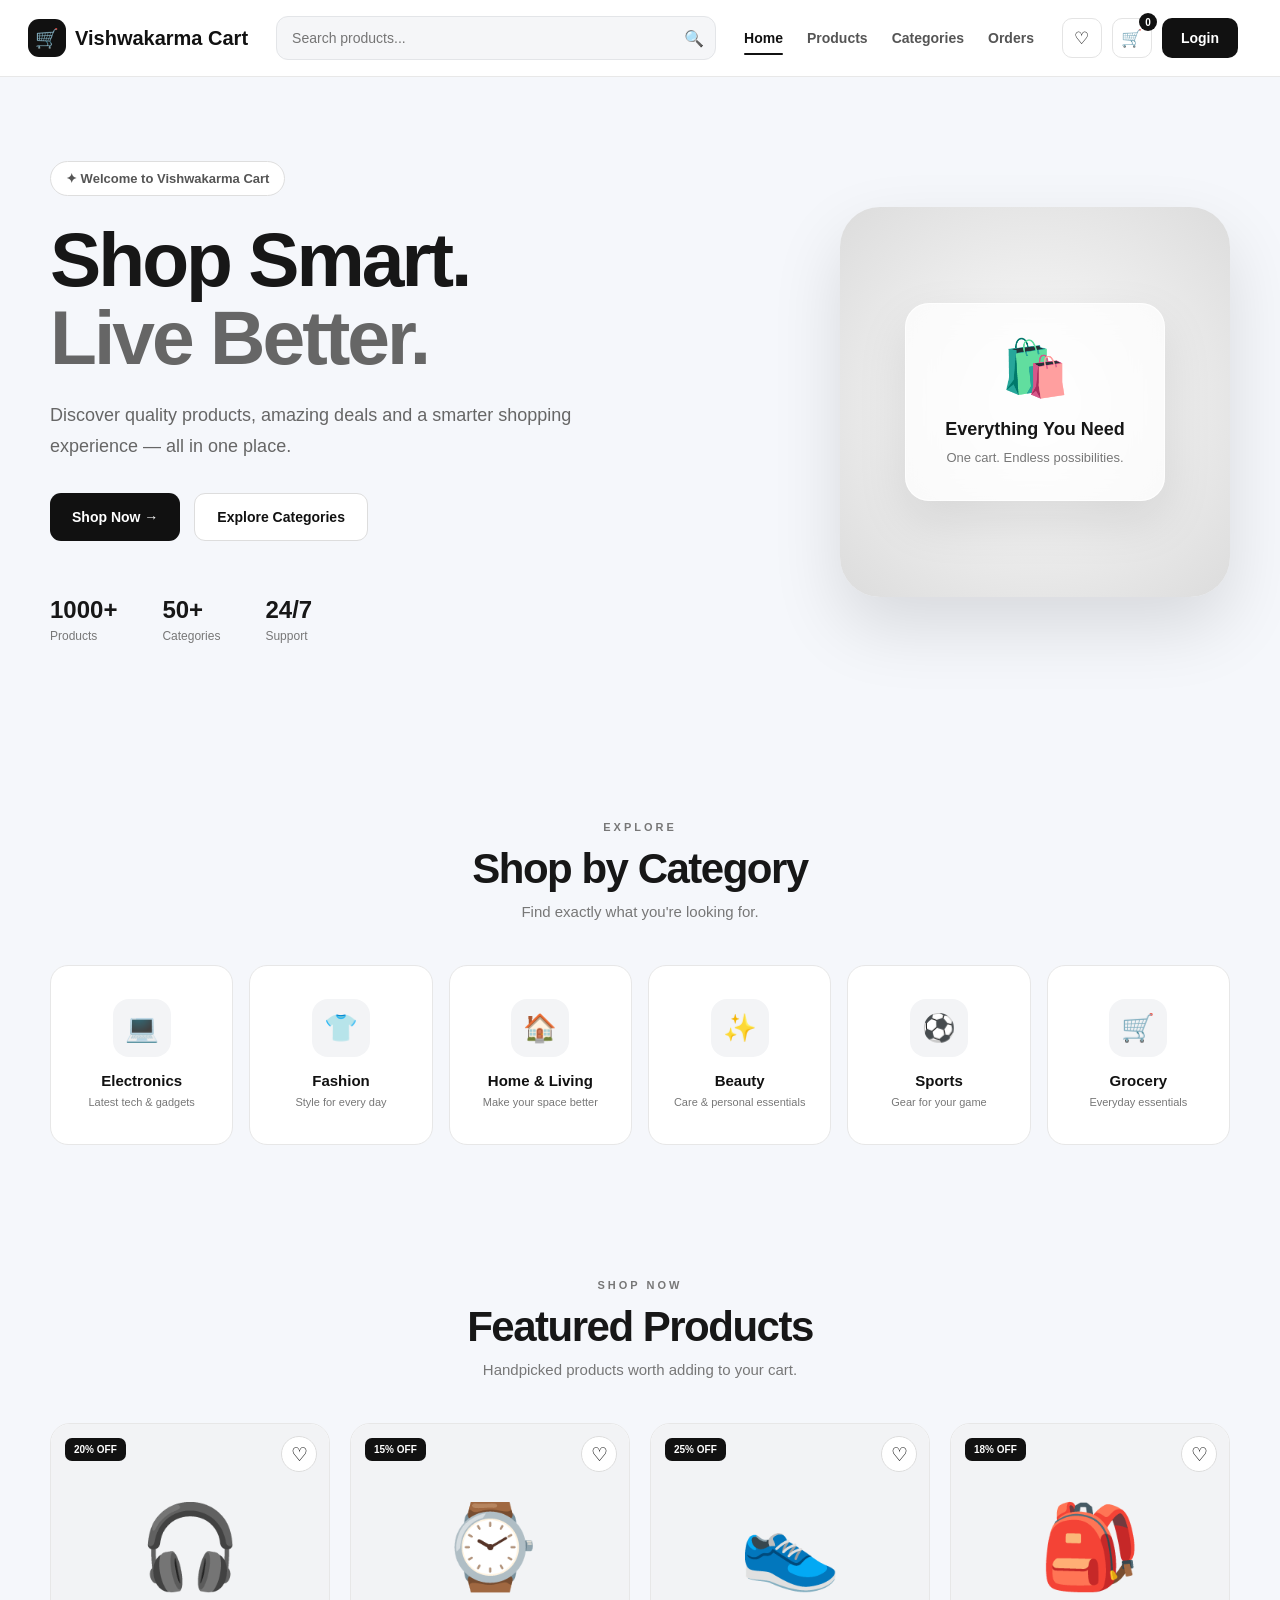
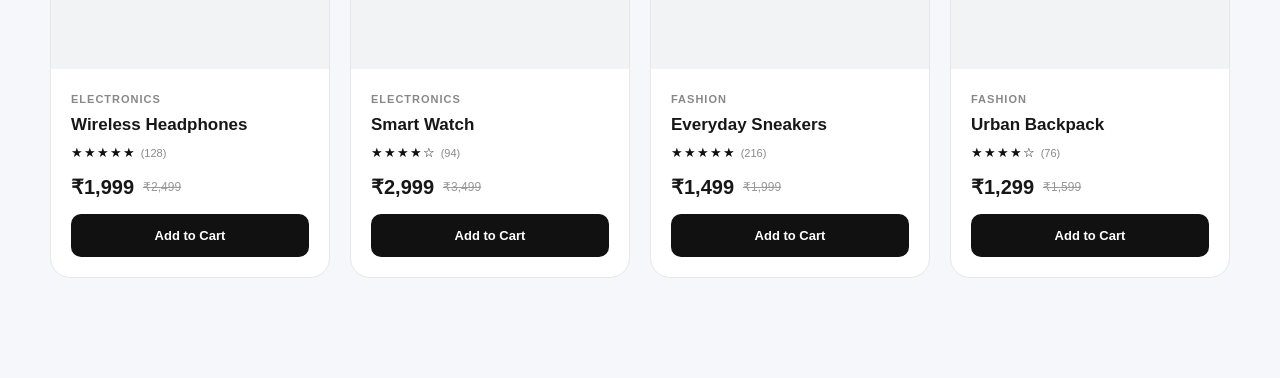
==== index.html @ c9216937 "feat: add featured products section" ====
<!DOCTYPE html>
<html lang="en">
<head>
    <meta charset="UTF-8">
    <meta name="viewport" content="width=device-width, initial-scale=1.0">

    <title>Vishwakarma Cart | Shop Smart</title>

    <link rel="stylesheet" href="style.css">
</head>

<body>

    <!-- ================= NAVBAR ================= -->
    <header class="navbar">

        <div class="nav-container">

            <!-- Logo -->
            <a href="#" class="logo">
                <span class="logo-icon">🛒</span>
                <span>Vishwakarma <strong>Cart</strong></span>
            </a>

            <!-- Search -->
            <div class="search-box">
                <input
                    type="text"
                    placeholder="Search products..."
                    aria-label="Search products"
                >
                <button type="button" aria-label="Search">🔍</button>
            </div>

            <!-- Navigation -->
            <nav class="nav-links">

                <a href="#" class="active">Home</a>

                <a href="#products">Products</a>

                <a href="#categories">Categories</a>

                <a href="#orders">Orders</a>

            </nav>

            <!-- Actions -->
            <div class="nav-actions">

                <button class="nav-action" type="button" aria-label="Wishlist">
                    ♡
                </button>

                <button class="nav-action cart-btn" type="button" aria-label="Shopping cart">
                    🛒
                    <span class="cart-count">0</span>
                </button>

                <button class="login-btn" type="button">
                    Login
                </button>

            </div>

        </div>

    </header>


    <!-- ================= HERO SECTION ================= -->

<main>

    <section class="hero">

        <div class="hero-content">

            <span class="hero-badge">
                ✦ Welcome to Vishwakarma Cart
            </span>

            <h1>
                Shop Smart.
                <span>Live Better.</span>
            </h1>

            <p>
                Discover quality products, amazing deals and a smarter
                shopping experience — all in one place.
            </p>

            <div class="hero-buttons">

                <a href="#products" class="primary-btn">
                    Shop Now →
                </a>

                <a href="#categories" class="secondary-btn">
                    Explore Categories
                </a>

            </div>

            <div class="hero-stats">

                <div>
                    <strong>1000+</strong>
                    <span>Products</span>
                </div>

                <div>
                    <strong>50+</strong>
                    <span>Categories</span>
                </div>

                <div>
                    <strong>24/7</strong>
                    <span>Support</span>
                </div>

            </div>

        </div>

        <div class="hero-visual">

            <div class="hero-card">

                <span class="hero-card-icon">🛍️</span>

                <h3>Everything You Need</h3>

                <p>
                    One cart. Endless possibilities.
                </p>

            </div>

        </div>

    </section>

    <!-- ================= CATEGORIES ================= -->

<section class="categories" id="categories">

    <div class="section-heading">
        <span>EXPLORE</span>
        <h2>Shop by Category</h2>
        <p>Find exactly what you're looking for.</p>
    </div>

    <div class="category-grid">

        <a href="#" class="category-card">
            <div class="category-icon">💻</div>
            <h3>Electronics</h3>
            <p>Latest tech & gadgets</p>
        </a>

        <a href="#" class="category-card">
            <div class="category-icon">👕</div>
            <h3>Fashion</h3>
            <p>Style for every day</p>
        </a>

        <a href="#" class="category-card">
            <div class="category-icon">🏠</div>
            <h3>Home & Living</h3>
            <p>Make your space better</p>
        </a>

        <a href="#" class="category-card">
            <div class="category-icon">✨</div>
            <h3>Beauty</h3>
            <p>Care & personal essentials</p>
        </a>

        <a href="#" class="category-card">
            <div class="category-icon">⚽</div>
            <h3>Sports</h3>
            <p>Gear for your game</p>
        </a>

        <a href="#" class="category-card">
            <div class="category-icon">🛒</div>
            <h3>Grocery</h3>
            <p>Everyday essentials</p>
        </a>

    </div>

</section>

<!-- ================= FEATURED PRODUCTS ================= -->

<section class="products" id="products">

    <div class="section-heading products-heading">
        <span>SHOP NOW</span>
        <h2>Featured Products</h2>
        <p>Handpicked products worth adding to your cart.</p>
    </div>

    <div class="product-grid">

        <!-- Product 1 -->
        <article class="product-card">

            <div class="product-image">
                <span class="discount-badge">20% OFF</span>
                <button class="wishlist-btn" type="button">♡</button>

                <div class="product-placeholder">🎧</div>
            </div>

            <div class="product-info">

                <span class="product-category">Electronics</span>

                <h3>Wireless Headphones</h3>

                <div class="rating">
                    ★★★★★
                    <span>(128)</span>
                </div>

                <div class="price-row">
                    <strong>₹1,999</strong>
                    <del>₹2,499</del>
                </div>

                <button class="add-cart-btn" type="button">
                    Add to Cart
                </button>

            </div>

        </article>


        <!-- Product 2 -->
        <article class="product-card">

            <div class="product-image">
                <span class="discount-badge">15% OFF</span>
                <button class="wishlist-btn" type="button">♡</button>

                <div class="product-placeholder">⌚</div>
            </div>

            <div class="product-info">

                <span class="product-category">Electronics</span>

                <h3>Smart Watch</h3>

                <div class="rating">
                    ★★★★☆
                    <span>(94)</span>
                </div>

                <div class="price-row">
                    <strong>₹2,999</strong>
                    <del>₹3,499</del>
                </div>

                <button class="add-cart-btn" type="button">
                    Add to Cart
                </button>

            </div>

        </article>


        <!-- Product 3 -->
        <article class="product-card">

            <div class="product-image">
                <span class="discount-badge">25% OFF</span>
                <button class="wishlist-btn" type="button">♡</button>

                <div class="product-placeholder">👟</div>
            </div>

            <div class="product-info">

                <span class="product-category">Fashion</span>

                <h3>Everyday Sneakers</h3>

                <div class="rating">
                    ★★★★★
                    <span>(216)</span>
                </div>

                <div class="price-row">
                    <strong>₹1,499</strong>
                    <del>₹1,999</del>
                </div>

                <button class="add-cart-btn" type="button">
                    Add to Cart
                </button>

            </div>

        </article>


        <!-- Product 4 -->
        <article class="product-card">

            <div class="product-image">
                <span class="discount-badge">18% OFF</span>
                <button class="wishlist-btn" type="button">♡</button>

                <div class="product-placeholder">🎒</div>
            </div>

            <div class="product-info">

                <span class="product-category">Fashion</span>

                <h3>Urban Backpack</h3>

                <div class="rating">
                    ★★★★☆
                    <span>(76)</span>
                </div>

                <div class="price-row">
                    <strong>₹1,299</strong>
                    <del>₹1,599</del>
                </div>

                <button class="add-cart-btn" type="button">
                    Add to Cart
                </button>

            </div>

        </article>

    </div>

</section>

</main>
---- style.css ----
/* =========================
   RESET
========================= */

* {
    margin: 0;
    padding: 0;
    box-sizing: border-box;
}

html {
    scroll-behavior: smooth;
}

body {
    font-family: Arial, Helvetica, sans-serif;
    background: #f5f7fb;
    color: #171717;
}


/* =========================
   NAVBAR
========================= */

.navbar {
    width: 100%;
    background: #ffffff;
    border-bottom: 1px solid #e8e8e8;
    position: sticky;
    top: 0;
    z-index: 1000;
}

.nav-container {
    max-width: 1400px;
    min-height: 76px;
    margin: auto;
    padding: 0 28px;

    display: flex;
    align-items: center;
    gap: 28px;
}


/* =========================
   LOGO
========================= */

.logo {
    display: flex;
    align-items: center;
    gap: 9px;

    text-decoration: none;
    color: #111111;

    font-size: 20px;
    font-weight: 700;

    white-space: nowrap;
}

.logo strong {
    font-weight: 800;
}

.logo-icon {
    width: 38px;
    height: 38px;

    display: flex;
    align-items: center;
    justify-content: center;

    border-radius: 11px;
    background: #111111;
    color: white;

    font-size: 19px;
}


/* =========================
   SEARCH
========================= */

.search-box {
    flex: 1;
    max-width: 440px;

    height: 44px;

    display: flex;
    align-items: center;

    background: #f5f6f8;
    border: 1px solid #e3e5e8;
    border-radius: 12px;

    overflow: hidden;

    transition: 0.25s ease;
}

.search-box:focus-within {
    border-color: #111111;
    background: #ffffff;
    box-shadow: 0 0 0 3px rgba(0, 0, 0, 0.05);
}

.search-box input {
    width: 100%;
    height: 100%;

    border: none;
    outline: none;

    background: transparent;

    padding: 0 15px;

    font-size: 14px;
}

.search-box button {
    width: 48px;
    height: 100%;

    border: none;
    background: transparent;

    cursor: pointer;

    font-size: 16px;
}


/* =========================
   NAV LINKS
========================= */

.nav-links {
    display: flex;
    align-items: center;
    gap: 24px;
}

.nav-links a {
    position: relative;

    text-decoration: none;
    color: #555555;

    font-size: 14px;
    font-weight: 600;

    transition: 0.2s ease;
}

.nav-links a:hover,
.nav-links a.active {
    color: #111111;
}

.nav-links a.active::after {
    content: "";

    position: absolute;
    left: 0;
    right: 0;
    bottom: -9px;

    height: 2px;

    background: #111111;
    border-radius: 10px;
}


/* =========================
   ACTIONS
========================= */

.nav-actions {
    display: flex;
    align-items: center;
    gap: 10px;
}

.nav-action {
    width: 40px;
    height: 40px;

    position: relative;

    border: 1px solid #e4e4e4;
    border-radius: 10px;

    background: #ffffff;

    cursor: pointer;

    font-size: 17px;

    transition: 0.2s ease;
}

.nav-action:hover {
    background: #f5f5f5;
    transform: translateY(-1px);
}

.cart-count {
    position: absolute;

    top: -6px;
    right: -6px;

    min-width: 18px;
    height: 18px;

    padding: 0 4px;

    display: flex;
    align-items: center;
    justify-content: center;

    border-radius: 50%;

    background: #111111;
    color: white;

    font-size: 10px;
    font-weight: 700;
}

.login-btn {
    height: 40px;

    padding: 0 19px;

    border: none;
    border-radius: 10px;

    background: #111111;
    color: white;

    font-size: 14px;
    font-weight: 700;

    cursor: pointer;

    transition: 0.2s ease;
}

.login-btn:hover {
    transform: translateY(-1px);
    opacity: 0.88;
}


/* =========================
   TEMPORARY CONTENT
========================= */

.test-content {
    min-height: 80vh;

    display: flex;
    flex-direction: column;
    align-items: center;
    justify-content: center;

    text-align: center;
}

.test-content h1 {
    font-size: 48px;
    margin-bottom: 12px;
}

.test-content p {
    color: #666666;
    font-size: 18px;
}


/* =========================
   RESPONSIVE
========================= */

@media (max-width: 1050px) {

    .nav-links {
        display: none;
    }

    .nav-container {
        gap: 18px;
    }
}


@media (max-width: 700px) {

    .nav-container {
        min-height: 68px;
        padding: 0 16px;
        gap: 12px;
    }

    .logo span:last-child {
        display: none;
    }

    .logo-icon {
        width: 36px;
        height: 36px;
    }

    .search-box {
        max-width: none;
    }

    .wishlist {
        display: none;
    }

    .login-btn {
        padding: 0 13px;
    }
}


@media (max-width: 480px) {

    .nav-actions {
        gap: 5px;
    }

    .nav-action {
        width: 36px;
        height: 36px;
    }

    .login-btn {
        height: 36px;
        font-size: 12px;
    }
}

/* =========================
   HERO SECTION
========================= */

.hero {
    max-width: 1400px;
    min-height: 650px;

    margin: auto;
    padding: 80px 50px;

    display: flex;
    align-items: center;
    justify-content: space-between;
    gap: 60px;
}

.hero-content {
    max-width: 700px;
}

.hero-badge {
    display: inline-block;

    padding: 9px 15px;

    border: 1px solid #dedede;
    border-radius: 30px;

    background: #ffffff;

    color: #555555;

    font-size: 13px;
    font-weight: 600;

    margin-bottom: 24px;
}

.hero h1 {
    font-size: clamp(48px, 6vw, 82px);
    line-height: 1.02;
    letter-spacing: -3px;

    margin-bottom: 24px;
}

.hero h1 span {
    display: block;
    color: #666666;
}

.hero-content > p {
    max-width: 600px;

    color: #666666;

    font-size: 18px;
    line-height: 1.7;

    margin-bottom: 32px;
}


/* =========================
   HERO BUTTONS
========================= */

.hero-buttons {
    display: flex;
    gap: 14px;
    flex-wrap: wrap;
}

.primary-btn,
.secondary-btn {
    min-height: 48px;

    padding: 0 22px;

    display: inline-flex;
    align-items: center;
    justify-content: center;

    border-radius: 11px;

    text-decoration: none;

    font-size: 14px;
    font-weight: 700;

    transition: 0.25s ease;
}

.primary-btn {
    background: #111111;
    color: #ffffff;
}

.primary-btn:hover {
    transform: translateY(-3px);
    box-shadow: 0 10px 25px rgba(0, 0, 0, 0.15);
}

.secondary-btn {
    border: 1px solid #dddddd;
    background: #ffffff;
    color: #111111;
}

.secondary-btn:hover {
    background: #f1f1f1;
    transform: translateY(-3px);
}


/* =========================
   HERO STATS
========================= */

.hero-stats {
    display: flex;
    gap: 45px;

    margin-top: 55px;
}

.hero-stats div {
    display: flex;
    flex-direction: column;
    gap: 5px;
}

.hero-stats strong {
    font-size: 24px;
}

.hero-stats span {
    color: #777777;
    font-size: 12px;
}


/* =========================
   HERO VISUAL
========================= */

.hero-visual {
    width: 390px;
    height: 390px;

    display: flex;
    align-items: center;
    justify-content: center;

    border-radius: 40px;

    background:
        radial-gradient(
            circle at center,
            #ffffff 0%,
            #eeeeee 45%,
            #dcdcdc 100%
        );

    box-shadow:
        0 30px 70px rgba(0, 0, 0, 0.12);

    flex-shrink: 0;
}

.hero-card {
    width: 260px;
    padding: 32px;

    border: 1px solid rgba(255, 255, 255, 0.8);
    border-radius: 24px;

    background: rgba(255, 255, 255, 0.75);

    backdrop-filter: blur(15px);

    text-align: center;

    box-shadow: 0 20px 50px rgba(0, 0, 0, 0.1);
}

.hero-card-icon {
    display: block;

    font-size: 55px;

    margin-bottom: 18px;
}

.hero-card h3 {
    font-size: 18px;
    margin-bottom: 8px;
}

.hero-card p {
    color: #777777;
    font-size: 13px;
    line-height: 1.5;
}


/* =========================
   HERO RESPONSIVE
========================= */

@media (max-width: 900px) {

    .hero {
        min-height: auto;

        padding: 70px 28px;

        flex-direction: column;

        text-align: center;
    }

    .hero-content {
        max-width: 700px;
    }

    .hero-content > p {
        margin-left: auto;
        margin-right: auto;
    }

    .hero-buttons {
        justify-content: center;
    }

    .hero-stats {
        justify-content: center;
    }

    .hero-visual {
        width: min(390px, 90vw);
        height: min(390px, 90vw);
    }
}


@media (max-width: 500px) {

    .hero {
        padding: 55px 18px;
    }

    .hero h1 {
        letter-spacing: -2px;
    }

    .hero-content > p {
        font-size: 15px;
    }

    .hero-stats {
        gap: 22px;
    }

    .hero-stats strong {
        font-size: 20px;
    }
}

/* =========================
   CATEGORIES
========================= */

.categories {
    max-width: 1400px;
    margin: auto;
    padding: 90px 50px;
}

.section-heading {
    text-align: center;
    margin-bottom: 45px;
}

.section-heading span {
    font-size: 11px;
    font-weight: 800;
    letter-spacing: 3px;
    color: #777777;
}

.section-heading h2 {
    margin-top: 10px;
    font-size: 42px;
    letter-spacing: -1.5px;
}

.section-heading p {
    margin-top: 10px;
    color: #777777;
    font-size: 15px;
}

.category-grid {
    display: grid;
    grid-template-columns: repeat(6, 1fr);
    gap: 16px;
}

.category-card {
    min-height: 180px;

    padding: 25px 18px;

    display: flex;
    flex-direction: column;
    align-items: center;
    justify-content: center;

    text-align: center;
    text-decoration: none;

    background: #ffffff;
    border: 1px solid #e7e7e7;
    border-radius: 18px;

    color: #111111;

    transition: 0.25s ease;
}

.category-card:hover {
    transform: translateY(-7px);
    border-color: #cfcfcf;
    box-shadow: 0 18px 35px rgba(0, 0, 0, 0.08);
}

.category-icon {
    width: 58px;
    height: 58px;

    display: flex;
    align-items: center;
    justify-content: center;

    margin-bottom: 15px;

    border-radius: 16px;
    background: #f3f4f6;

    font-size: 27px;
}

.category-card h3 {
    font-size: 15px;
    margin-bottom: 6px;
}

.category-card p {
    color: #777777;
    font-size: 11px;
    line-height: 1.4;
}


/* =========================
   CATEGORY RESPONSIVE
========================= */

@media (max-width: 1100px) {

    .category-grid {
        grid-template-columns: repeat(3, 1fr);
    }
}

@media (max-width: 650px) {

    .categories {
        padding: 65px 18px;
    }

    .section-heading h2 {
        font-size: 32px;
    }

    .category-grid {
        grid-template-columns: repeat(2, 1fr);
    }
}

/* =========================
   FEATURED PRODUCTS
========================= */

.products {
    max-width: 1400px;
    margin: auto;
    padding: 40px 50px 100px;
}

.products-heading {
    margin-bottom: 45px;
}

.product-grid {
    display: grid;
    grid-template-columns: repeat(4, 1fr);
    gap: 20px;
}

.product-card {
    overflow: hidden;

    background: #ffffff;
    border: 1px solid #e7e7e7;
    border-radius: 20px;

    transition: 0.3s ease;
}

.product-card:hover {
    transform: translateY(-7px);
    box-shadow: 0 20px 40px rgba(0, 0, 0, 0.09);
}


/* =========================
   PRODUCT IMAGE
========================= */

.product-image {
    height: 245px;

    position: relative;

    display: flex;
    align-items: center;
    justify-content: center;

    background: #f2f3f5;
}

.product-placeholder {
    font-size: 82px;

    transition: 0.3s ease;
}

.product-card:hover .product-placeholder {
    transform: scale(1.08);
}

.discount-badge {
    position: absolute;

    top: 14px;
    left: 14px;

    padding: 6px 9px;

    border-radius: 7px;

    background: #111111;
    color: #ffffff;

    font-size: 10px;
    font-weight: 700;
}

.wishlist-btn {
    position: absolute;

    top: 12px;
    right: 12px;

    width: 36px;
    height: 36px;

    border: 1px solid #dddddd;
    border-radius: 50%;

    background: #ffffff;

    font-size: 19px;

    cursor: pointer;

    transition: 0.2s ease;
}

.wishlist-btn:hover {
    transform: scale(1.08);
}


/* =========================
   PRODUCT INFO
========================= */

.product-info {
    padding: 20px;
}

.product-category {
    color: #888888;

    font-size: 11px;
    font-weight: 700;

    text-transform: uppercase;
    letter-spacing: 1px;
}

.product-info h3 {
    margin-top: 8px;
    margin-bottom: 10px;

    font-size: 17px;
}

.rating {
    color: #111111;

    font-size: 13px;
    letter-spacing: 1px;
}

.rating span {
    color: #888888;

    font-size: 11px;
    letter-spacing: 0;
}

.price-row {
    display: flex;
    align-items: center;
    gap: 9px;

    margin: 15px 0;
}

.price-row strong {
    font-size: 20px;
}

.price-row del {
    color: #999999;
    font-size: 12px;
}


/* =========================
   ADD TO CART
========================= */

.add-cart-btn {
    width: 100%;
    height: 43px;

    border: none;
    border-radius: 10px;

    background: #111111;
    color: #ffffff;

    font-size: 13px;
    font-weight: 700;

    cursor: pointer;

    transition: 0.25s ease;
}

.add-cart-btn:hover {
    opacity: 0.85;
    transform: translateY(-1px);
}


/* =========================
   PRODUCT RESPONSIVE
========================= */

@media (max-width: 1100px) {

    .product-grid {
        grid-template-columns: repeat(2, 1fr);
    }
}

@media (max-width: 650px) {

    .products {
        padding: 30px 18px 70px;
    }

    .product-grid {
        grid-template-columns: repeat(2, 1fr);
        gap: 12px;
    }

    .product-image {
        height: 180px;
    }

    .product-placeholder {
        font-size: 60px;
    }

    .product-info {
        padding: 14px;
    }

    .product-info h3 {
        font-size: 14px;
    }

    .price-row strong {
        font-size: 17px;
    }
}
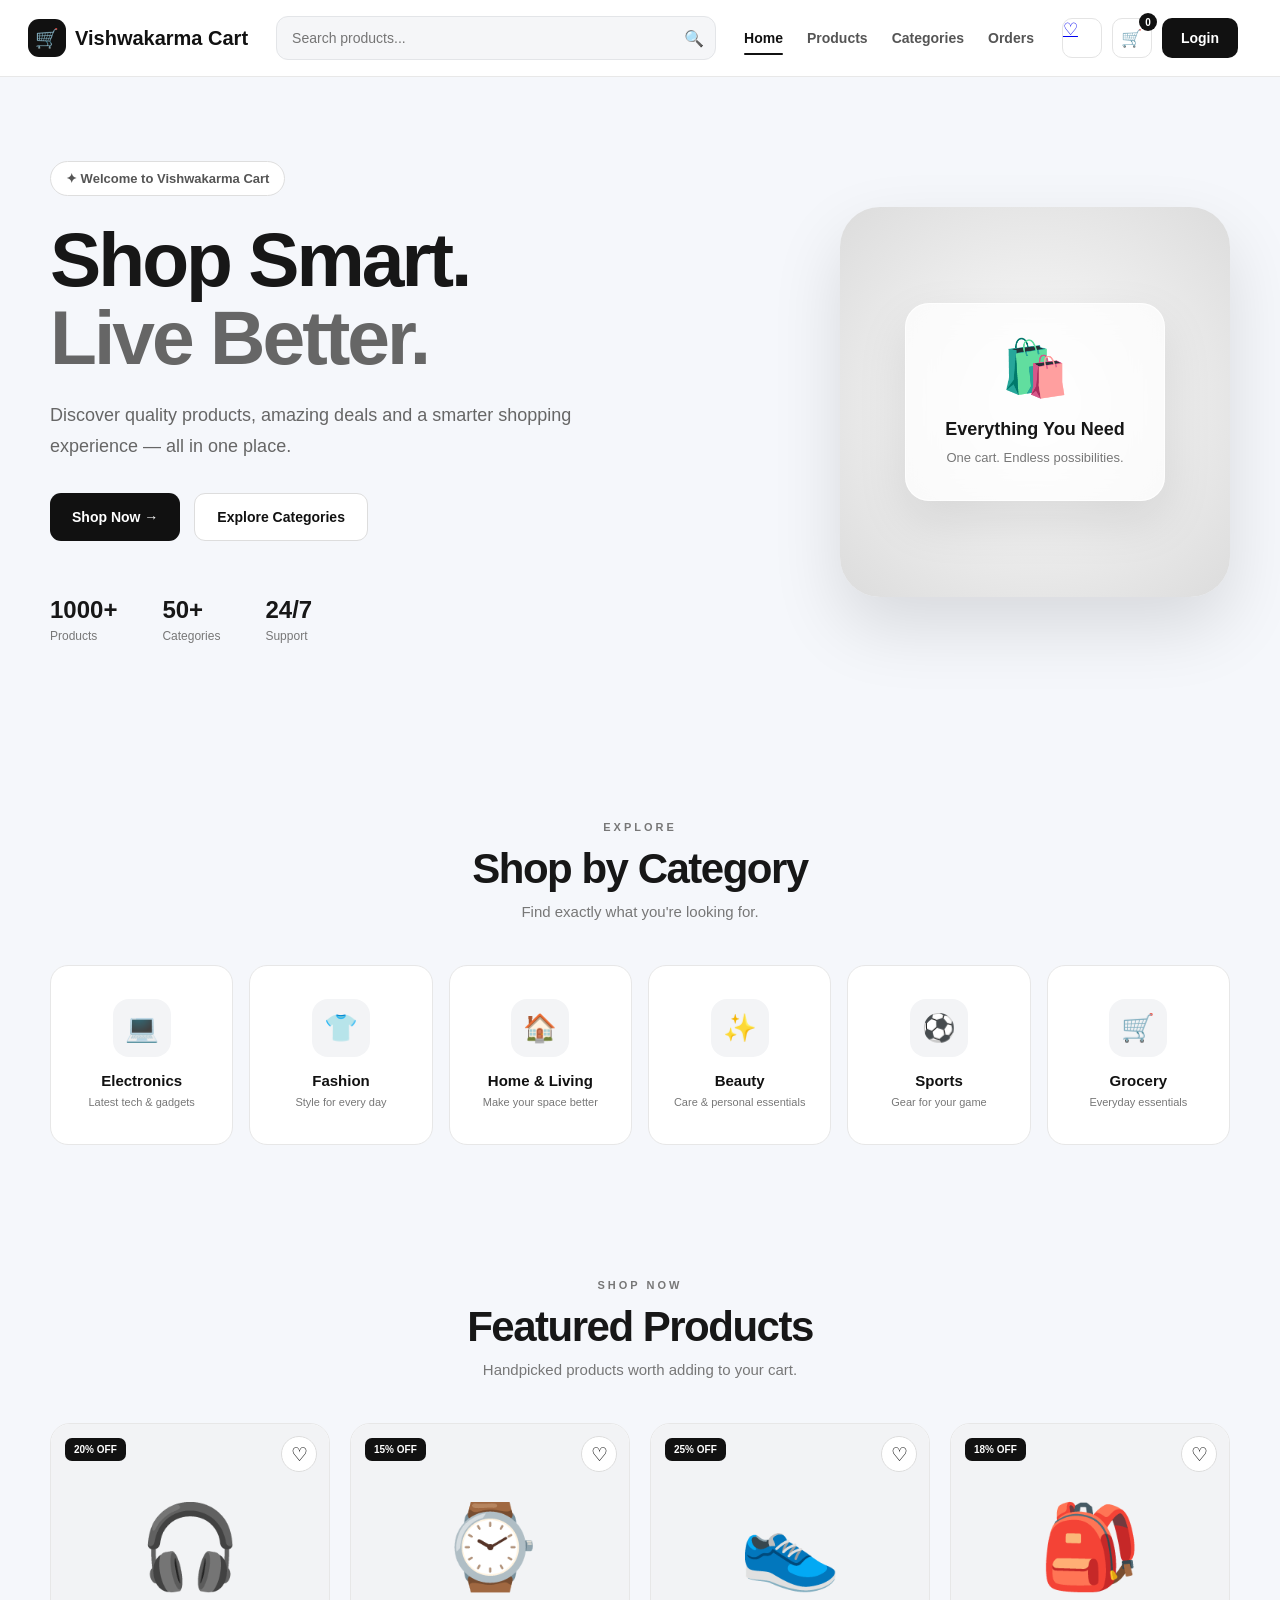
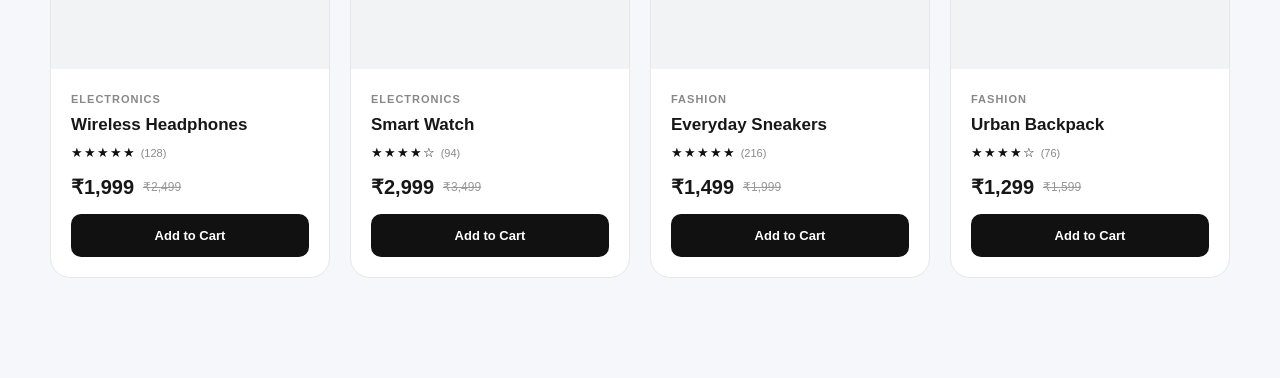
==== commit 0ec1211c: "feat: complete checkout and order success flow" ====
--- a/index.html
+++ b/index.html
@@ -24,13 +24,17 @@
 
             <!-- Search -->
             <div class="search-box">
-                <input
-                    type="text"
-                    placeholder="Search products..."
-                    aria-label="Search products"
-                >
-                <button type="button" aria-label="Search">🔍</button>
-            </div>
+    <input
+        type="text"
+        id="product-search"
+        placeholder="Search products..."
+        aria-label="Search products"
+    >
+
+    <button type="button" id="search-button">
+        🔍
+    </button>
+</div>
 
             <!-- Navigation -->
             <nav class="nav-links">
@@ -48,14 +52,14 @@
             <!-- Actions -->
             <div class="nav-actions">
 
-                <button class="nav-action" type="button" aria-label="Wishlist">
-                    ♡
-                </button>
-
-                <button class="nav-action cart-btn" type="button" aria-label="Shopping cart">
-                    🛒
-                    <span class="cart-count">0</span>
-                </button>
+                <a href="wishlist.html" class="nav-action">
+    ♡
+</a>
+
+               <a href="cart.html" class="nav-action cart-btn" aria-label="Shopping cart">
+    🛒
+                     <span class="cart-count">0</span>
+               </a>
 
                 <button class="login-btn" type="button">
                     Login
@@ -153,41 +157,42 @@
 
     <div class="category-grid">
 
-        <a href="#" class="category-card">
-            <div class="category-icon">💻</div>
-            <h3>Electronics</h3>
-            <p>Latest tech & gadgets</p>
-        </a>
-
-        <a href="#" class="category-card">
-            <div class="category-icon">👕</div>
-            <h3>Fashion</h3>
-            <p>Style for every day</p>
-        </a>
-
-        <a href="#" class="category-card">
-            <div class="category-icon">🏠</div>
-            <h3>Home & Living</h3>
-            <p>Make your space better</p>
-        </a>
-
-        <a href="#" class="category-card">
-            <div class="category-icon">✨</div>
-            <h3>Beauty</h3>
-            <p>Care & personal essentials</p>
-        </a>
-
-        <a href="#" class="category-card">
-            <div class="category-icon">⚽</div>
-            <h3>Sports</h3>
-            <p>Gear for your game</p>
-        </a>
-
-        <a href="#" class="category-card">
-            <div class="category-icon">🛒</div>
-            <h3>Grocery</h3>
-            <p>Everyday essentials</p>
-        </a>
+        <a href="#products" class="category-card" data-category="electronics">
+    <div class="category-icon">💻</div>
+    <h3>Electronics</h3>
+    <p>Latest tech & gadgets</p>
+</a>
+
+        <a href="#products" class="category-card" data-category="fashion">
+    <div class="category-icon">👕</div>
+    <h3>Fashion</h3>
+    <p>Style for every day</p>
+</a>
+
+        <a href="#products" class="category-card" data-category="home">
+    <div class="category-icon">🏠</div>
+    <h3>Home & Living</h3>
+    <p>Make your space better</p>
+</a>
+
+        <a href="#products" class="category-card" data-category="beauty">
+    <div class="category-icon">✨</div>
+    <h3>Beauty</h3>
+    <p>Care & personal essentials</p>
+</a>
+
+        <a href="#products" class="category-card" data-category="sports">
+    <div class="category-icon">⚽</div>
+    <h3>Sports</h3>
+    <p>Gear for your game</p>
+</a>
+
+        <a href="#products" class="category-card" data-category="grocery">
+    <div class="category-icon">🛒</div>
+    <h3>Grocery</h3>
+    <p>Everyday essentials</p>
+</a>
+
 
     </div>
 
@@ -219,7 +224,11 @@
 
                 <span class="product-category">Electronics</span>
 
-                <h3>Wireless Headphones</h3>
+                <h3>
+   <a href="product.html?id=headphones" class="product-link">
+    Wireless Headphones
+</a>
+</h3>
 
                 <div class="rating">
                     ★★★★★
@@ -254,7 +263,11 @@
 
                 <span class="product-category">Electronics</span>
 
-                <h3>Smart Watch</h3>
+                <h3>
+    <a href="product.html?id=watch" class="product-link">
+    Smart Watch
+</a>
+</h3>
 
                 <div class="rating">
                     ★★★★☆
@@ -289,7 +302,11 @@
 
                 <span class="product-category">Fashion</span>
 
-                <h3>Everyday Sneakers</h3>
+                <h3>
+    <a href="product.html?id=sneakers" class="product-link">
+    Everyday Sneakers
+</a>
+</h3>
 
                 <div class="rating">
                     ★★★★★
@@ -324,7 +341,11 @@
 
                 <span class="product-category">Fashion</span>
 
-                <h3>Urban Backpack</h3>
+               <h3>
+   <a href="product.html?id=backpack" class="product-link">
+    Urban Backpack
+</a>
+</h3>
 
                 <div class="rating">
                     ★★★★☆
@@ -348,4 +369,9 @@
 
 </section>
 
-</main>+</main>
+
+<script src="script.js"></script>
+
+</body>
+</html>
--- a/style.css
+++ b/style.css
@@ -974,4 +974,1786 @@
     .price-row strong {
         font-size: 17px;
     }
+}
+
+/* =========================
+   CART NOTIFICATION
+========================= */
+
+.cart-notification {
+    position: fixed;
+
+    top: 95px;
+    right: 25px;
+
+    z-index: 9999;
+
+    padding: 14px 20px;
+
+    background: #111111;
+    color: #ffffff;
+
+    border-radius: 10px;
+
+    font-size: 13px;
+    font-weight: 600;
+
+    box-shadow: 0 12px 30px rgba(0, 0, 0, 0.18);
+
+    transform: translateX(120px);
+    opacity: 0;
+
+    transition: 0.3s ease;
+}
+
+.cart-notification.show {
+    transform: translateX(0);
+    opacity: 1;
+}
+
+
+@media (max-width: 500px) {
+
+    .cart-notification {
+        left: 18px;
+        right: 18px;
+        top: 80px;
+
+        text-align: center;
+    }
+}
+
+/* =========================
+   CART PAGE
+========================= */
+
+.cart-page {
+    max-width: 1400px;
+    margin: auto;
+    padding: 65px 50px 100px;
+}
+
+
+/* =========================
+   CART HEADER
+========================= */
+
+.cart-header {
+    display: flex;
+    align-items: flex-end;
+    justify-content: space-between;
+
+    gap: 30px;
+
+    margin-bottom: 45px;
+}
+
+.cart-label {
+    color: #777777;
+
+    font-size: 11px;
+    font-weight: 800;
+
+    letter-spacing: 3px;
+}
+
+.cart-header h1 {
+    margin-top: 10px;
+
+    font-size: 46px;
+    letter-spacing: -2px;
+}
+
+.cart-header p {
+    margin-top: 10px;
+
+    color: #777777;
+    font-size: 15px;
+}
+
+.continue-shopping {
+    padding: 12px 17px;
+
+    border: 1px solid #dddddd;
+    border-radius: 10px;
+
+    background: #ffffff;
+    color: #111111;
+
+    text-decoration: none;
+
+    font-size: 13px;
+    font-weight: 700;
+
+    transition: 0.2s ease;
+}
+
+.continue-shopping:hover {
+    background: #f3f3f3;
+}
+
+
+/* =========================
+   CART LAYOUT
+========================= */
+
+.cart-layout {
+    display: grid;
+    grid-template-columns: 1fr 360px;
+
+    gap: 25px;
+
+    align-items: start;
+}
+
+
+/* =========================
+   CART ITEMS
+========================= */
+
+.cart-items {
+    background: #ffffff;
+
+    border: 1px solid #e5e5e5;
+    border-radius: 18px;
+
+    overflow: hidden;
+}
+
+.cart-items-header {
+    min-height: 62px;
+
+    padding: 0 22px;
+
+    display: flex;
+    align-items: center;
+    justify-content: space-between;
+
+    border-bottom: 1px solid #eeeeee;
+
+    font-size: 14px;
+    font-weight: 700;
+}
+
+.cart-items-header span:last-child {
+    color: #888888;
+
+    font-size: 12px;
+    font-weight: 500;
+}
+
+
+/* =========================
+   CART ITEM
+========================= */
+
+.cart-item {
+    display: grid;
+
+    grid-template-columns: 110px 1fr auto;
+
+    gap: 20px;
+
+    padding: 22px;
+
+    border-bottom: 1px solid #eeeeee;
+}
+
+.cart-item:last-child {
+    border-bottom: none;
+}
+
+.cart-item-image {
+    width: 110px;
+    height: 110px;
+
+    display: flex;
+    align-items: center;
+    justify-content: center;
+
+    border-radius: 14px;
+
+    background: #f2f3f5;
+
+    font-size: 48px;
+}
+
+.cart-item-info {
+    display: flex;
+    flex-direction: column;
+
+    justify-content: center;
+}
+
+.cart-item-category {
+    color: #888888;
+
+    font-size: 10px;
+    font-weight: 700;
+
+    letter-spacing: 1px;
+    text-transform: uppercase;
+}
+
+.cart-item-info h3 {
+    margin: 7px 0;
+
+    font-size: 17px;
+}
+
+.cart-item-price {
+    font-size: 15px;
+    font-weight: 700;
+}
+
+
+/* =========================
+   QUANTITY
+========================= */
+
+.quantity-control {
+    display: flex;
+    align-items: center;
+
+    width: fit-content;
+
+    margin-top: 12px;
+
+    border: 1px solid #dddddd;
+    border-radius: 8px;
+
+    overflow: hidden;
+}
+
+.quantity-control button {
+    width: 32px;
+    height: 30px;
+
+    border: none;
+    background: #ffffff;
+
+    cursor: pointer;
+
+    font-size: 15px;
+}
+
+.quantity-control span {
+    min-width: 32px;
+
+    text-align: center;
+
+    font-size: 12px;
+    font-weight: 700;
+}
+
+
+/* =========================
+   ITEM RIGHT SIDE
+========================= */
+
+.cart-item-right {
+    display: flex;
+    flex-direction: column;
+    align-items: flex-end;
+
+    justify-content: center;
+
+    gap: 15px;
+}
+
+.cart-item-total {
+    font-size: 17px;
+    font-weight: 800;
+}
+
+.remove-item {
+    border: none;
+
+    background: transparent;
+    color: #777777;
+
+    cursor: pointer;
+
+    font-size: 12px;
+}
+
+.remove-item:hover {
+    color: #111111;
+}
+
+
+/* =========================
+   EMPTY CART
+========================= */
+
+.empty-cart {
+    padding: 80px 20px;
+
+    text-align: center;
+}
+
+.empty-cart-icon {
+    font-size: 55px;
+
+    margin-bottom: 18px;
+}
+
+.empty-cart h3 {
+    font-size: 20px;
+    margin-bottom: 8px;
+}
+
+.empty-cart p {
+    color: #777777;
+
+    font-size: 13px;
+
+    margin-bottom: 25px;
+}
+
+.empty-cart-btn {
+    display: inline-flex;
+
+    padding: 12px 18px;
+
+    border-radius: 10px;
+
+    background: #111111;
+    color: #ffffff;
+
+    text-decoration: none;
+
+    font-size: 13px;
+    font-weight: 700;
+}
+
+
+/* =========================
+   SUMMARY
+========================= */
+
+.cart-summary {
+    padding: 25px;
+
+    position: sticky;
+    top: 100px;
+
+    background: #ffffff;
+
+    border: 1px solid #e5e5e5;
+    border-radius: 18px;
+}
+
+.cart-summary h2 {
+    margin-bottom: 25px;
+
+    font-size: 20px;
+}
+
+.summary-row {
+    display: flex;
+    justify-content: space-between;
+
+    margin-bottom: 16px;
+
+    color: #666666;
+
+    font-size: 13px;
+}
+
+.summary-row strong {
+    color: #111111;
+}
+
+.summary-divider {
+    height: 1px;
+
+    margin: 22px 0;
+
+    background: #eeeeee;
+}
+
+.summary-total {
+    display: flex;
+    justify-content: space-between;
+    align-items: center;
+
+    margin-bottom: 22px;
+
+    font-size: 16px;
+    font-weight: 700;
+}
+
+.summary-total strong {
+    font-size: 23px;
+}
+
+.checkout-btn {
+    width: 100%;
+    height: 48px;
+
+    border: none;
+    border-radius: 11px;
+
+    background: #111111;
+    color: #ffffff;
+
+    cursor: pointer;
+
+    font-size: 13px;
+    font-weight: 700;
+
+    transition: 0.2s ease;
+}
+
+.checkout-btn:hover {
+    opacity: 0.85;
+    transform: translateY(-1px);
+}
+
+.secure-note {
+    margin-top: 15px;
+
+    text-align: center;
+
+    color: #888888;
+
+    font-size: 11px;
+}
+
+
+/* =========================
+   CART RESPONSIVE
+========================= */
+
+@media (max-width: 900px) {
+
+    .cart-layout {
+        grid-template-columns: 1fr;
+    }
+
+    .cart-summary {
+        position: static;
+    }
+}
+
+@media (max-width: 650px) {
+
+    .cart-page {
+        padding: 45px 18px 70px;
+    }
+
+    .cart-header {
+        align-items: flex-start;
+        flex-direction: column;
+    }
+
+    .cart-header h1 {
+        font-size: 36px;
+    }
+
+    .cart-item {
+        grid-template-columns: 75px 1fr;
+        gap: 14px;
+
+        padding: 16px;
+    }
+
+    .cart-item-image {
+        width: 75px;
+        height: 75px;
+
+        font-size: 34px;
+    }
+
+    .cart-item-right {
+        grid-column: 2;
+
+        flex-direction: row;
+
+        align-items: center;
+        justify-content: space-between;
+    }
+
+    .cart-item-info h3 {
+        font-size: 14px;
+    }
+}
+
+/* =========================
+   CART LINK
+========================= */
+
+.cart-btn {
+    text-decoration: none;
+    color: #111111;
+
+    display: flex;
+    align-items: center;
+    justify-content: center;
+}
+
+/* =========================
+   PRODUCT DETAILS PAGE
+========================= */
+
+.product-page {
+    max-width: 1400px;
+    margin: auto;
+    padding: 40px 50px 100px;
+}
+
+
+/* =========================
+   BREADCRUMB
+========================= */
+
+.product-breadcrumb {
+    display: flex;
+    align-items: center;
+    gap: 9px;
+
+    margin-bottom: 35px;
+
+    color: #888888;
+    font-size: 12px;
+}
+
+.product-breadcrumb a {
+    color: #555555;
+    text-decoration: none;
+}
+
+.product-breadcrumb a:hover {
+    color: #111111;
+}
+
+
+/* =========================
+   PRODUCT DETAILS
+========================= */
+
+.product-details {
+    display: grid;
+    grid-template-columns: 1fr 1fr;
+
+    gap: 70px;
+
+    align-items: center;
+}
+
+
+/* =========================
+   PRODUCT GALLERY
+========================= */
+
+.product-gallery {
+    width: 100%;
+}
+
+.main-product-image {
+    min-height: 570px;
+
+    position: relative;
+
+    display: flex;
+    align-items: center;
+    justify-content: center;
+
+    border-radius: 28px;
+
+    background:
+        radial-gradient(
+            circle at center,
+            #ffffff 0%,
+            #eeeeee 48%,
+            #dddddd 100%
+        );
+
+    overflow: hidden;
+}
+
+.product-detail-icon {
+    font-size: 180px;
+
+    transition: 0.3s ease;
+}
+
+.main-product-image:hover .product-detail-icon {
+    transform: scale(1.06);
+}
+
+.detail-discount {
+    position: absolute;
+
+    top: 22px;
+    left: 22px;
+
+    padding: 8px 12px;
+
+    border-radius: 8px;
+
+    background: #111111;
+    color: #ffffff;
+
+    font-size: 11px;
+    font-weight: 700;
+}
+
+
+/* =========================
+   PRODUCT INFORMATION
+========================= */
+
+.product-details-info {
+    max-width: 570px;
+}
+
+.detail-category {
+    color: #777777;
+
+    font-size: 11px;
+    font-weight: 800;
+
+    letter-spacing: 2px;
+}
+
+.product-details-info h1 {
+    margin: 12px 0 15px;
+
+    font-size: clamp(38px, 4vw, 58px);
+    line-height: 1.05;
+
+    letter-spacing: -2px;
+}
+
+
+/* =========================
+   RATING
+========================= */
+
+.detail-rating {
+    display: flex;
+    align-items: center;
+    gap: 8px;
+
+    font-size: 13px;
+}
+
+.stars {
+    letter-spacing: 2px;
+}
+
+.review-count {
+    color: #888888;
+}
+
+
+/* =========================
+   PRICE
+========================= */
+
+.detail-price {
+    display: flex;
+    align-items: center;
+    gap: 12px;
+
+    margin-top: 25px;
+}
+
+.detail-price strong {
+    font-size: 30px;
+}
+
+.detail-price del {
+    color: #999999;
+    font-size: 14px;
+}
+
+.detail-price span {
+    padding: 5px 8px;
+
+    border-radius: 6px;
+
+    background: #eeeeee;
+
+    color: #555555;
+
+    font-size: 10px;
+    font-weight: 700;
+}
+
+
+/* =========================
+   DESCRIPTION
+========================= */
+
+.product-description {
+    margin-top: 22px;
+
+    color: #666666;
+
+    font-size: 14px;
+    line-height: 1.7;
+}
+
+.product-divider {
+    height: 1px;
+
+    margin: 28px 0;
+
+    background: #e5e5e5;
+}
+
+
+/* =========================
+   QUANTITY
+========================= */
+
+.detail-option {
+    display: flex;
+    align-items: center;
+    gap: 25px;
+
+    margin-bottom: 20px;
+
+    font-size: 13px;
+    font-weight: 700;
+}
+
+.detail-quantity {
+    display: flex;
+    align-items: center;
+
+    border: 1px solid #dddddd;
+    border-radius: 9px;
+
+    overflow: hidden;
+}
+
+.detail-quantity button {
+    width: 38px;
+    height: 38px;
+
+    border: none;
+    background: #ffffff;
+
+    cursor: pointer;
+
+    font-size: 17px;
+}
+
+.detail-quantity span {
+    min-width: 38px;
+
+    text-align: center;
+
+    font-size: 13px;
+}
+
+
+/* =========================
+   PRODUCT ACTIONS
+========================= */
+
+.product-actions {
+    display: flex;
+    gap: 10px;
+}
+
+.detail-cart-btn {
+    flex: 1;
+
+    height: 50px;
+
+    border: none;
+    border-radius: 11px;
+
+    background: #111111;
+    color: #ffffff;
+
+    cursor: pointer;
+
+    font-size: 14px;
+    font-weight: 700;
+
+    transition: 0.25s ease;
+}
+
+.detail-cart-btn:hover {
+    transform: translateY(-2px);
+    opacity: 0.88;
+}
+
+.detail-wishlist-btn {
+    width: 52px;
+    height: 50px;
+
+    border: 1px solid #dddddd;
+    border-radius: 11px;
+
+    background: #ffffff;
+
+    cursor: pointer;
+
+    font-size: 22px;
+
+    transition: 0.2s ease;
+}
+
+.detail-wishlist-btn:hover {
+    background: #f4f4f4;
+}
+
+
+/* =========================
+   DELIVERY
+========================= */
+
+.delivery-info {
+    margin-top: 30px;
+
+    display: grid;
+    gap: 16px;
+}
+
+.delivery-item {
+    display: flex;
+    align-items: center;
+    gap: 14px;
+}
+
+.delivery-item > span {
+    width: 40px;
+    height: 40px;
+
+    display: flex;
+    align-items: center;
+    justify-content: center;
+
+    border-radius: 10px;
+
+    background: #f2f3f5;
+
+    font-size: 17px;
+}
+
+.delivery-item strong {
+    display: block;
+
+    margin-bottom: 3px;
+
+    font-size: 12px;
+}
+
+.delivery-item p {
+    color: #888888;
+    font-size: 11px;
+}
+
+
+/* =========================
+   RESPONSIVE
+========================= */
+
+@media (max-width: 900px) {
+
+    .product-page {
+        padding: 30px 28px 70px;
+    }
+
+    .product-details {
+        grid-template-columns: 1fr;
+
+        gap: 45px;
+    }
+
+    .main-product-image {
+        min-height: 450px;
+    }
+
+    .product-details-info {
+        max-width: none;
+    }
+}
+
+
+@media (max-width: 600px) {
+
+    .product-page {
+        padding: 25px 18px 60px;
+    }
+
+    .product-breadcrumb {
+        font-size: 10px;
+    }
+
+    .main-product-image {
+        min-height: 330px;
+    }
+
+    .product-detail-icon {
+        font-size: 120px;
+    }
+
+    .product-details-info h1 {
+        font-size: 38px;
+    }
+
+    .detail-price strong {
+        font-size: 25px;
+    }
+}
+
+/* =========================
+   PRODUCT LINK
+========================= */
+
+.product-link {
+    color: inherit;
+    text-decoration: none;
+}
+
+.product-link:hover {
+    text-decoration: underline;
+    text-underline-offset: 4px;
+}
+
+/* =========================
+   WISHLIST BUTTON
+========================= */
+
+.wishlist-btn {
+    transition: transform 0.2s ease;
+}
+
+.wishlist-btn:hover {
+    transform: scale(1.15);
+}
+
+.wishlist-btn.active {
+    transform: scale(1.1);
+}
+
+/* =========================
+   WISHLIST PAGE
+========================= */
+
+.wishlist-page {
+    max-width: 1400px;
+
+    margin: auto;
+
+    padding: 60px 50px 100px;
+}
+
+
+/* =========================
+   WISHLIST HEADING
+========================= */
+
+.wishlist-heading {
+    margin-bottom: 45px;
+}
+
+.wishlist-heading > span {
+    color: #777777;
+
+    font-size: 11px;
+    font-weight: 800;
+
+    letter-spacing: 2px;
+}
+
+.wishlist-heading h1 {
+    margin: 10px 0;
+
+    font-size: clamp(40px, 5vw, 64px);
+
+    letter-spacing: -2px;
+}
+
+.wishlist-heading h1 span {
+    font-size: 38px;
+}
+
+.wishlist-heading p {
+    color: #777777;
+
+    font-size: 14px;
+}
+
+
+/* =========================
+   WISHLIST GRID
+========================= */
+
+.wishlist-grid {
+    display: grid;
+
+    grid-template-columns:
+        repeat(4, minmax(0, 1fr));
+
+    gap: 22px;
+}
+
+
+/* =========================
+   WISHLIST CARD
+========================= */
+
+.wishlist-item {
+    position: relative;
+
+    overflow: hidden;
+
+    border: 1px solid #e5e5e5;
+
+    border-radius: 18px;
+
+    background: #ffffff;
+
+    transition:
+        transform 0.25s ease,
+        box-shadow 0.25s ease;
+}
+
+.wishlist-item:hover {
+    transform: translateY(-5px);
+
+    box-shadow:
+        0 15px 40px rgba(0, 0, 0, 0.08);
+}
+
+
+/* =========================
+   IMAGE
+========================= */
+
+.wishlist-item-image {
+    height: 230px;
+
+    display: flex;
+
+    align-items: center;
+    justify-content: center;
+
+    background:
+        radial-gradient(
+            circle,
+            #ffffff 0%,
+            #eeeeee 100%
+        );
+}
+
+.wishlist-item-icon {
+    font-size: 90px;
+
+    transition: transform 0.25s ease;
+}
+
+.wishlist-item:hover .wishlist-item-icon {
+    transform: scale(1.08);
+}
+
+
+/* =========================
+   CONTENT
+========================= */
+
+.wishlist-item-content {
+    padding: 20px;
+}
+
+.wishlist-item-category {
+    color: #888888;
+
+    font-size: 10px;
+    font-weight: 800;
+
+    letter-spacing: 1.5px;
+}
+
+.wishlist-item-content h3 {
+    margin: 7px 0 12px;
+
+    font-size: 18px;
+}
+
+.wishlist-item-price {
+    display: block;
+
+    margin-bottom: 18px;
+
+    font-size: 20px;
+    font-weight: 800;
+}
+
+
+/* =========================
+   WISHLIST ACTIONS
+========================= */
+
+.wishlist-actions {
+    display: flex;
+
+    gap: 8px;
+}
+
+.move-cart-btn {
+    flex: 1;
+
+    height: 42px;
+
+    border: none;
+
+    border-radius: 9px;
+
+    background: #111111;
+
+    color: #ffffff;
+
+    cursor: pointer;
+
+    font-size: 12px;
+    font-weight: 700;
+
+    transition: 0.2s ease;
+}
+
+.move-cart-btn:hover {
+    transform: translateY(-2px);
+
+    opacity: 0.85;
+}
+
+.remove-wishlist-btn {
+    width: 42px;
+
+    height: 42px;
+
+    border: 1px solid #dddddd;
+
+    border-radius: 9px;
+
+    background: #ffffff;
+
+    cursor: pointer;
+
+    font-size: 17px;
+
+    transition: 0.2s ease;
+}
+
+.remove-wishlist-btn:hover {
+    background: #f2f2f2;
+}
+
+
+/* =========================
+   EMPTY WISHLIST
+========================= */
+
+.empty-wishlist {
+    grid-column: 1 / -1;
+
+    padding: 90px 20px;
+
+    text-align: center;
+
+    border: 1px dashed #d5d5d5;
+
+    border-radius: 20px;
+}
+
+.empty-wishlist-icon {
+    font-size: 55px;
+
+    margin-bottom: 15px;
+}
+
+.empty-wishlist h3 {
+    margin-bottom: 8px;
+
+    font-size: 24px;
+}
+
+.empty-wishlist p {
+    margin-bottom: 25px;
+
+    color: #888888;
+
+    font-size: 13px;
+}
+
+.empty-wishlist-btn {
+    display: inline-flex;
+
+    align-items: center;
+    justify-content: center;
+
+    padding: 12px 20px;
+
+    border-radius: 9px;
+
+    background: #111111;
+
+    color: #ffffff;
+
+    text-decoration: none;
+
+    font-size: 12px;
+    font-weight: 700;
+}
+
+
+/* =========================
+   RESPONSIVE
+========================= */
+
+@media (max-width: 1000px) {
+
+    .wishlist-grid {
+        grid-template-columns:
+            repeat(2, minmax(0, 1fr));
+    }
+}
+
+
+@media (max-width: 600px) {
+
+    .wishlist-page {
+        padding: 40px 18px 70px;
+    }
+
+    .wishlist-grid {
+        grid-template-columns: 1fr;
+    }
+
+    .wishlist-heading h1 {
+        font-size: 42px;
+    }
+}
+
+/* ==========================================
+   PRODUCT DETAIL WISHLIST
+========================================== */
+
+.detail-wishlist-btn {
+    transition:
+        transform 0.2s ease,
+        background 0.2s ease,
+        color 0.2s ease,
+        border-color 0.2s ease;
+}
+
+.detail-wishlist-btn:hover {
+    transform: scale(1.08);
+}
+
+.detail-wishlist-btn.active {
+    background: #111;
+    color: #fff;
+    border-color: #111;
+}
+
+.detail-wishlist-btn.active:hover {
+    transform: scale(1.08);
+}
+
+/* Wishlist card active state */
+
+.wishlist-btn.active {
+    background: #111;
+    color: #fff;
+    transform: scale(1.08);
+}
+
+/* ==========================================
+   CHECKOUT PAGE
+========================================== */
+
+.checkout-page {
+    max-width: 1200px;
+    margin: 0 auto;
+    padding: 60px 24px 100px;
+}
+
+.checkout-heading {
+    text-align: center;
+    margin-bottom: 45px;
+}
+
+.checkout-heading > span {
+    font-size: 12px;
+    font-weight: 700;
+    letter-spacing: 3px;
+    opacity: 0.65;
+}
+
+.checkout-heading h1 {
+    margin: 10px 0;
+    font-size: clamp(32px, 5vw, 52px);
+}
+
+.checkout-heading p {
+    opacity: 0.7;
+}
+
+
+/* ================= LAYOUT ================= */
+
+.checkout-layout {
+    display: grid;
+    grid-template-columns: minmax(0, 1.5fr) minmax(320px, 0.8fr);
+    gap: 28px;
+    align-items: start;
+}
+
+
+/* ================= CARDS ================= */
+
+.checkout-card,
+.checkout-summary {
+    border: 1px solid rgba(128, 128, 128, 0.2);
+    border-radius: 24px;
+    padding: 30px;
+    background: rgba(255, 255, 255, 0.04);
+    backdrop-filter: blur(15px);
+}
+
+
+/* ================= CARD HEADING ================= */
+
+.checkout-card-heading {
+    display: flex;
+    align-items: center;
+    gap: 15px;
+    margin-bottom: 28px;
+}
+
+.checkout-step {
+    width: 42px;
+    height: 42px;
+    display: grid;
+    place-items: center;
+    border-radius: 12px;
+    font-size: 13px;
+    font-weight: 800;
+    border: 1px solid rgba(128, 128, 128, 0.25);
+}
+
+.checkout-card-heading h2 {
+    margin: 0 0 4px;
+    font-size: 20px;
+}
+
+.checkout-card-heading p {
+    margin: 0;
+    font-size: 13px;
+    opacity: 0.6;
+}
+
+.payment-heading {
+    margin-top: 38px;
+}
+
+
+/* ================= FORM ================= */
+
+.form-row {
+    display: grid;
+    grid-template-columns: 1fr 1fr;
+    gap: 18px;
+}
+
+.form-group {
+    margin-bottom: 20px;
+}
+
+.form-group label {
+    display: block;
+    margin-bottom: 8px;
+    font-size: 13px;
+    font-weight: 700;
+}
+
+.form-group input,
+.form-group textarea {
+    width: 100%;
+    box-sizing: border-box;
+    padding: 14px 16px;
+    border-radius: 12px;
+    border: 1px solid rgba(128, 128, 128, 0.25);
+    background: transparent;
+    color: inherit;
+    outline: none;
+    font: inherit;
+    transition: 0.25s ease;
+}
+
+.form-group textarea {
+    resize: vertical;
+}
+
+.form-group input:focus,
+.form-group textarea:focus {
+    border-color: currentColor;
+    box-shadow: 0 0 0 3px rgba(128, 128, 128, 0.1);
+}
+
+
+/* ================= PAYMENT ================= */
+
+.payment-options {
+    display: grid;
+    gap: 12px;
+    margin-bottom: 28px;
+}
+
+.payment-option {
+    display: flex;
+    align-items: center;
+    gap: 14px;
+    padding: 17px;
+    border: 1px solid rgba(128, 128, 128, 0.22);
+    border-radius: 14px;
+    cursor: pointer;
+    transition: 0.25s ease;
+}
+
+.payment-option:hover {
+    transform: translateY(-2px);
+}
+
+.payment-option input {
+    accent-color: currentColor;
+}
+
+.payment-option-content {
+    display: flex;
+    flex-direction: column;
+    gap: 4px;
+}
+
+.payment-option-content strong {
+    font-size: 14px;
+}
+
+.payment-option-content small {
+    font-size: 12px;
+    opacity: 0.6;
+}
+
+
+/* ================= PLACE ORDER ================= */
+
+.place-order-btn {
+    width: 100%;
+    border: none;
+    border-radius: 14px;
+    padding: 16px 20px;
+    font-size: 15px;
+    font-weight: 800;
+    cursor: pointer;
+    transition: 0.25s ease;
+}
+
+.place-order-btn:hover {
+    transform: translateY(-2px);
+}
+
+
+/* ================= SUMMARY ================= */
+
+.checkout-summary {
+    position: sticky;
+    top: 100px;
+}
+
+.checkout-summary-header {
+    margin-bottom: 25px;
+}
+
+.checkout-summary-header span {
+    font-size: 11px;
+    letter-spacing: 2px;
+    font-weight: 700;
+    opacity: 0.6;
+}
+
+.checkout-summary-header h2 {
+    margin: 7px 0 0;
+}
+
+
+/* ================= ITEMS ================= */
+
+.checkout-items {
+    display: grid;
+    gap: 14px;
+    margin-bottom: 25px;
+}
+
+.checkout-item {
+    display: flex;
+    align-items: center;
+    gap: 12px;
+    padding-bottom: 14px;
+    border-bottom: 1px solid rgba(128, 128, 128, 0.15);
+}
+
+.checkout-item-icon {
+    width: 48px;
+    height: 48px;
+    display: grid;
+    place-items: center;
+    border-radius: 12px;
+    background: rgba(128, 128, 128, 0.1);
+    font-size: 24px;
+    flex-shrink: 0;
+}
+
+.checkout-item-info {
+    flex: 1;
+}
+
+.checkout-item-info h3 {
+    margin: 0 0 4px;
+    font-size: 14px;
+}
+
+.checkout-item-info span {
+    font-size: 12px;
+    opacity: 0.6;
+}
+
+.checkout-item-total {
+    font-weight: 800;
+    font-size: 14px;
+}
+
+
+/* ================= TOTALS ================= */
+
+.checkout-summary-line,
+.checkout-summary-total {
+    display: flex;
+    justify-content: space-between;
+    align-items: center;
+}
+
+.checkout-summary-line {
+    margin-top: 14px;
+    font-size: 14px;
+}
+
+.checkout-summary-line span {
+    opacity: 0.65;
+}
+
+.checkout-summary-total {
+    margin-top: 22px;
+    padding-top: 20px;
+    border-top: 1px solid rgba(128, 128, 128, 0.2);
+    font-size: 18px;
+}
+
+
+/* ================= SECURITY ================= */
+
+.checkout-secure {
+    margin-top: 22px;
+    padding: 14px;
+    border-radius: 12px;
+    background: rgba(128, 128, 128, 0.08);
+    display: flex;
+    align-items: center;
+    gap: 10px;
+    font-size: 12px;
+    opacity: 0.75;
+}
+
+
+/* ================= MOBILE ================= */
+
+@media (max-width: 850px) {
+
+    .checkout-layout {
+        grid-template-columns: 1fr;
+    }
+
+    .checkout-summary {
+        position: static;
+    }
+
+}
+
+
+@media (max-width: 600px) {
+
+    .checkout-page {
+        padding: 40px 16px 70px;
+    }
+
+    .checkout-card,
+    .checkout-summary {
+        padding: 22px;
+        border-radius: 18px;
+    }
+
+    .form-row {
+        grid-template-columns: 1fr;
+        gap: 0;
+    }
+
+    .checkout-heading {
+        margin-bottom: 30px;
+    }
+
+}
+
+/* ==========================================
+   ORDER SUCCESS PAGE
+========================================== */
+
+.success-page {
+    min-height: calc(100vh - 80px);
+    display: grid;
+    place-items: center;
+    padding: 60px 20px;
+}
+
+.success-card {
+    width: min(620px, 100%);
+    text-align: center;
+    padding: 55px 35px;
+    border: 1px solid rgba(128, 128, 128, 0.2);
+    border-radius: 28px;
+    background: rgba(255, 255, 255, 0.04);
+    backdrop-filter: blur(18px);
+}
+
+.success-icon {
+    width: 82px;
+    height: 82px;
+    margin: 0 auto 25px;
+    display: grid;
+    place-items: center;
+    border-radius: 50%;
+    border: 2px solid currentColor;
+    font-size: 38px;
+    font-weight: 900;
+    animation: successPop 0.6s ease;
+}
+
+.success-label {
+    font-size: 11px;
+    font-weight: 800;
+    letter-spacing: 3px;
+    opacity: 0.65;
+}
+
+.success-card h1 {
+    margin: 12px 0;
+    font-size: clamp(36px, 6vw, 52px);
+}
+
+.success-card > p {
+    max-width: 480px;
+    margin: 0 auto 30px;
+    line-height: 1.7;
+    opacity: 0.7;
+}
+
+.success-order-box {
+    display: flex;
+    justify-content: space-between;
+    align-items: center;
+    max-width: 420px;
+    margin: 0 auto 30px;
+    padding: 17px 20px;
+    border: 1px solid rgba(128, 128, 128, 0.2);
+    border-radius: 14px;
+}
+
+.success-order-box span {
+    font-size: 11px;
+    letter-spacing: 1.5px;
+    opacity: 0.6;
+}
+
+.success-order-box strong {
+    font-size: 14px;
+}
+
+.success-actions {
+    display: flex;
+    justify-content: center;
+    gap: 12px;
+    flex-wrap: wrap;
+}
+
+.success-primary-btn,
+.success-secondary-btn {
+    display: inline-flex;
+    align-items: center;
+    justify-content: center;
+    padding: 14px 22px;
+    border-radius: 12px;
+    text-decoration: none;
+    font-weight: 800;
+    transition: 0.25s ease;
+}
+
+.success-primary-btn {
+    border: 1px solid currentColor;
+}
+
+.success-secondary-btn {
+    border: 1px solid rgba(128, 128, 128, 0.25);
+}
+
+.success-primary-btn:hover,
+.success-secondary-btn:hover {
+    transform: translateY(-3px);
+}
+
+@keyframes successPop {
+    0% {
+        transform: scale(0.5);
+        opacity: 0;
+    }
+
+    70% {
+        transform: scale(1.08);
+    }
+
+    100% {
+        transform: scale(1);
+        opacity: 1;
+    }
+}
+
+@media (max-width: 600px) {
+
+    .success-card {
+        padding: 40px 22px;
+        border-radius: 20px;
+    }
+
+    .success-order-box {
+        flex-direction: column;
+        gap: 8px;
+    }
+
+    .success-actions {
+        flex-direction: column;
+    }
+
+    .success-primary-btn,
+    .success-secondary-btn {
+        width: 100%;
+        box-sizing: border-box;
+    }
 }
